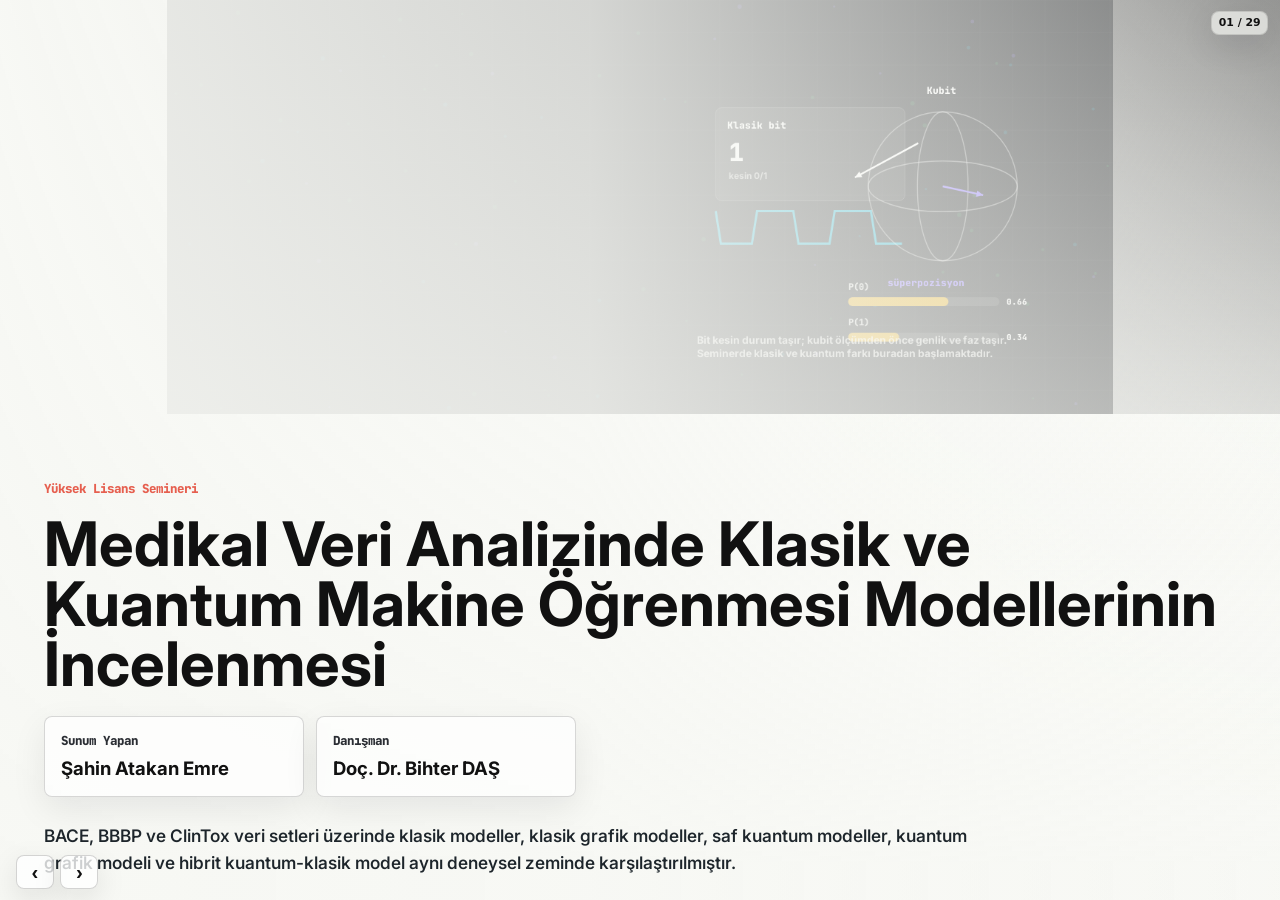
==== frontend/sunum.html @ 1db584b2 "Add presentation mode for QML seminar with new HTML and CSS styles - Introduced a new HTML file for " ====
<!doctype html>
<html lang="tr">
<head>
  <meta charset="utf-8">
  <meta name="viewport" content="width=device-width, initial-scale=1">
  <meta name="description" content="QML semineri icin kumanda uyumlu sunum modu.">
  <title>QML Semineri - Sunum Modu</title>
  <style>
    :root {
      --ink: #111111;
      --paper: #f7f8f4;
      --line: rgba(17, 17, 17, 0.18);
      --accent: #e65f4f;
    }

    * {
      box-sizing: border-box;
    }

    html,
    body {
      width: 100%;
      height: 100%;
      margin: 0;
      overflow: hidden;
      background: var(--paper);
      color: var(--ink);
      font-family: Inter, system-ui, -apple-system, BlinkMacSystemFont, "Segoe UI", sans-serif;
    }

    .presentation-shell {
      position: fixed;
      inset: 0;
      background: var(--paper);
      isolation: isolate;
    }

    .deck-frame {
      position: absolute;
      inset: 0;
      z-index: 1;
      width: 100%;
      height: 100%;
      border: 0;
      background: var(--paper);
    }

    .capture-layer {
      position: fixed;
      left: 0;
      top: 0;
      width: 1px;
      height: 1px;
      opacity: 0;
      pointer-events: none;
      outline: none;
    }

    .presentation-status {
      position: absolute;
      top: 0.7rem;
      right: 0.75rem;
      z-index: 3;
      display: flex;
      align-items: center;
      gap: 0.34rem;
      max-width: min(320px, calc(100vw - 1.5rem));
      padding: 0.26rem 0.4rem;
      border: 1px solid rgba(17, 17, 17, 0.12);
      border-radius: 8px;
      background: rgba(247, 248, 244, 0.68);
      color: rgba(17, 17, 17, 0.74);
      box-shadow: 0 10px 34px rgba(15, 17, 21, 0.12);
      backdrop-filter: blur(14px);
      font-size: 0.68rem;
      font-weight: 760;
    }

    .presentation-status strong {
      color: var(--ink);
      font-variant-numeric: tabular-nums;
      white-space: nowrap;
    }

    .presentation-status span {
      display: none;
      min-width: 0;
      overflow: hidden;
      text-overflow: ellipsis;
      white-space: nowrap;
    }

    .presentation-controls {
      position: absolute;
      left: 1rem;
      bottom: 0.7rem;
      z-index: 3;
      display: flex;
      gap: 0.4rem;
    }

    .presentation-controls button {
      width: 38px;
      height: 34px;
      border: 1px solid var(--line);
      border-radius: 8px;
      background: rgba(255, 255, 255, 0.78);
      color: var(--ink);
      font-size: 1.28rem;
      font-weight: 800;
      line-height: 1;
      cursor: pointer;
      box-shadow: 0 10px 30px rgba(15, 17, 21, 0.1);
    }

    .presentation-controls button:hover {
      border-color: var(--accent);
    }

    @media (max-width: 720px) {
      .presentation-status {
        left: auto;
        right: 0.75rem;
        top: 0.7rem;
      }

      .presentation-controls {
        display: none;
      }
    }
  </style>
</head>
<body>
  <main class="presentation-shell">
    <iframe
      id="deckFrame"
      class="deck-frame"
      src="index.html?v=20260609-literature-table-1#kapak"
      title="QML semineri ana sayfasi"
      tabindex="-1"></iframe>
    <div id="captureLayer" class="capture-layer" tabindex="0" aria-label="Sunum kontrol katmani"></div>
    <div class="presentation-controls" aria-hidden="false">
      <button id="previousStop" type="button" aria-label="Onceki durak">&#8249;</button>
      <button id="nextStop" type="button" aria-label="Sonraki durak">&#8250;</button>
    </div>
    <div class="presentation-status" aria-live="polite">
      <strong id="progressText">01 / 01</strong>
      <span id="sectionText">QML Semineri</span>
    </div>
  </main>

  <script>
    (() => {
      const frame = document.getElementById("deckFrame");
      const captureLayer = document.getElementById("captureLayer");
      const previousButton = document.getElementById("previousStop");
      const nextButton = document.getElementById("nextStop");
      const progressText = document.getElementById("progressText");
      const sectionText = document.getElementById("sectionText");
      const advanceKeys = new Set(["PageDown", "ArrowRight", "ArrowDown", " ", "Enter", "n", "N"]);
      const reverseKeys = new Set(["PageUp", "ArrowLeft", "ArrowUp", "Backspace", "p", "P"]);
      let stops = [];
      let activeIndex = 0;
      let locked = false;

      function getFrameWindow() {
        return frame.contentWindow;
      }

      function getFrameDocument() {
        return frame.contentDocument || frame.contentWindow?.document;
      }

      function formatNumber(value) {
        return String(value).padStart(2, "0");
      }

      function elementTop(element) {
        const frameWindow = getFrameWindow();
        return element.getBoundingClientRect().top + frameWindow.scrollY;
      }

      function injectPresentationStyles() {
        const doc = getFrameDocument();
        if (!doc || doc.getElementById("presentationModeStyles")) return;
        const style = doc.createElement("style");
        style.id = "presentationModeStyles";
        style.textContent = `
          html {
            scroll-behavior: auto !important;
            scroll-padding-top: 0 !important;
            overflow: hidden !important;
          }

          body {
            overflow: hidden !important;
            overscroll-behavior: none !important;
          }

          .site-header,
          .site-footer {
            display: none !important;
          }

          main > section[id] {
            width: 100vw !important;
            min-height: 100vh !important;
            height: 100vh !important;
            max-height: 100vh !important;
            overflow: hidden !important;
            scroll-margin-top: 0 !important;
            padding: clamp(1rem, 2.6vh, 1.8rem) clamp(1.6rem, 3.4vw, 3.2rem) !important;
          }

          .hero {
            min-height: 100vh !important;
            padding-top: clamp(1.25rem, 3.2vh, 2.4rem) !important;
            padding-bottom: clamp(1.25rem, 3.2vh, 2.4rem) !important;
          }

          .section-heading,
          .flow-copy {
            margin-bottom: clamp(0.45rem, 1.1vh, 0.82rem) !important;
          }

          .section-heading h2,
          .statement h2,
          .flow-copy h2 {
            font-size: clamp(1.55rem, 2.75vw, 2.65rem) !important;
            line-height: 1.05 !important;
            margin: 0 0 0.42rem !important;
          }

          .section-heading p,
          .statement p,
          .flow-copy p,
          .visual-note p,
          .material-source-card p {
            font-size: clamp(0.78rem, 1.05vw, 0.98rem) !important;
            line-height: 1.42 !important;
          }

          .section-heading p {
            max-width: 74rem !important;
          }

          .hero-copy h1 {
            font-size: clamp(2.1rem, 4.8vw, 5.4rem) !important;
            line-height: 0.98 !important;
          }

          .hero-text {
            max-width: 58rem !important;
            font-size: clamp(0.9rem, 1.35vw, 1.15rem) !important;
          }

          .hero-metrics,
          .material-source-grid,
          .dataset-grid,
          .model-grid,
          .thesis-points,
          .limitations-grid {
            gap: clamp(0.42rem, 0.82vw, 0.72rem) !important;
          }

          .material-source-card,
          .dataset-card,
          .model-card,
          .point,
          .limitation-card,
          .visual-note,
          .concept-note,
          .quantum-model-note,
          .architecture-note,
          .classical-visual-note,
          .ablation-note,
          .stability-note,
          .quantum-game-note,
          .protocol-facts {
            padding: clamp(0.68rem, 1.15vw, 1rem) !important;
          }

          .dataset-card p,
          .model-card p,
          .point p,
          .limitation-card p,
          .material-source-card p {
            margin: 0.35rem 0 0 !important;
          }

          .visual-note h3,
          .concept-note h3,
          .quantum-model-note h3,
          .architecture-note h3,
          .classical-visual-note h3,
          .ablation-note h3,
          .stability-note h3,
          .quantum-game-note h3 {
            font-size: clamp(1rem, 1.45vw, 1.45rem) !important;
            line-height: 1.1 !important;
            margin: 0 0 0.5rem !important;
          }

          .visual-note-list {
            gap: 0.45rem !important;
          }

          .visual-note-list div,
          .protocol-fact {
            padding: 0.48rem 0 !important;
          }

          .visual-note-list span,
          .protocol-fact span {
            font-size: 0.62rem !important;
            line-height: 1.1 !important;
          }

          .visual-note-list strong,
          .protocol-fact strong {
            font-size: clamp(0.7rem, 0.92vw, 0.88rem) !important;
            line-height: 1.28 !important;
          }

          canvas {
            display: block !important;
            width: 100% !important;
            height: auto !important;
            max-height: min(46vh, 440px) !important;
            object-fit: contain !important;
          }

          .aim-visual-stage,
          .visual-stage,
          .classical-visual-stage,
          .quantum-primer-stage,
          .circuit-stage {
            min-height: 0 !important;
          }

          .aim-visual-stage canvas {
            max-height: min(44vh, 410px) !important;
          }

          #veri .material-source-grid {
            grid-template-columns: repeat(3, minmax(0, 1fr)) !important;
          }

          #veri .dataset-grid,
          #veri .data-table-wrap {
            margin-top: 0.7rem !important;
          }

          #veri .dataset-card {
            min-height: 0 !important;
          }

          #veri .dataset-card p,
          #veri .dataset-card .dataset-meta,
          #veri .dataset-card .dataset-bars {
            display: none !important;
          }

          #literatur {
            display: grid !important;
            grid-template-rows: auto minmax(0, 0.82fr) minmax(0, 0.92fr) !important;
            gap: 0.55rem !important;
          }

          #literatur .section-heading {
            margin-bottom: 0 !important;
          }

          #literatur .section-heading p:not(.section-kicker) {
            display: none !important;
          }

          #literatur .visual-layout {
            min-height: 0 !important;
            margin-top: 0 !important;
            grid-template-columns: minmax(0, 1.15fr) minmax(260px, 0.55fr) !important;
            gap: 0.7rem !important;
          }

          #literatur canvas {
            max-height: min(26vh, 270px) !important;
          }

          #literatur .visual-note p {
            display: none !important;
          }

          #literatur .visual-note-list {
            gap: 0.28rem !important;
          }

          #literatur .visual-note-list div {
            padding: 0.34rem 0 !important;
          }

          #literatur .literature-table-wrap {
            margin-top: 0 !important;
            max-height: min(38vh, 360px) !important;
            overflow: auto !important;
          }

          #literatur .literature-table {
            min-width: 980px !important;
          }

          #literatur .literature-table caption {
            padding: 0.38rem 0.55rem !important;
            font-size: 0.72rem !important;
          }

          #literatur .literature-table th,
          #literatur .literature-table td {
            padding: 0.38rem 0.5rem !important;
            font-size: 0.68rem !important;
            line-height: 1.24 !important;
          }

          #yolculuk .journey-layout,
          #veri-kokpiti .cockpit-grid {
            grid-template-columns: minmax(0, 1.35fr) minmax(260px, 0.65fr) !important;
          }

          #yolculuk .journey-note,
          #veri-kokpiti .cockpit-cards {
            max-height: 48vh !important;
            overflow: hidden !important;
          }

          #modeller .model-grid {
            grid-template-columns: repeat(3, minmax(0, 1fr)) !important;
          }

          #modeller .model-card .tag,
          #modeller .model-card ul {
            display: none !important;
          }

          #kuantum-temelleri {
            display: grid !important;
            grid-template-rows: auto minmax(0, 1fr) !important;
            gap: 0.55rem !important;
          }

          #kuantum-temelleri .section-heading p {
            display: none !important;
          }

          #kuantum-temelleri .quantum-primer-layout,
          #kuantum-temelleri .concept-layout {
            min-height: 0 !important;
            margin: 0 !important;
            gap: 0.58rem !important;
          }

          #kuantum-temelleri .quantum-primer-layout {
            grid-template-columns: minmax(0, 1.25fr) minmax(280px, 0.55fr) !important;
          }

          #kuantum-temelleri .concept-layout {
            display: none !important;
          }

          #kuantum-temelleri .quantum-primer-note p {
            display: none !important;
          }

          #kuantum-temelleri .concept-note {
            display: none !important;
          }

          #kuantum-temelleri canvas {
            max-height: min(54vh, 520px) !important;
          }

          #quantum-ml-akisi .quantum-model-layout,
          #mimari .architecture-layout {
            grid-template-columns: minmax(0, 1.15fr) minmax(270px, 0.55fr) !important;
          }

          #quantum-ml-akisi .quantum-model-note,
          #mimari .architecture-note {
            max-height: 52vh !important;
            overflow: hidden !important;
          }

          #kuantum-akis {
            grid-template-columns: minmax(300px, 0.78fr) minmax(0, 1.22fr) !important;
            gap: 1rem !important;
          }

          #kuantum-akis .flow-copy p {
            display: none !important;
          }

          #kuantum-akis .pipeline-list {
            gap: 0.38rem !important;
          }

          #kuantum-akis .pipeline-list li {
            padding: 0.42rem 0.48rem !important;
            font-size: 0.78rem !important;
          }

          #kuantum-akis canvas {
            max-height: min(39vh, 380px) !important;
          }

          #kuantum-akis .quantum-run-note {
            max-height: 26vh !important;
            overflow: hidden !important;
          }

          #quantum-oyun .quantum-game-layout {
            grid-template-columns: minmax(190px, 0.34fr) minmax(0, 1.24fr) !important;
          }

          #quantum-oyun .section-heading p {
            display: none !important;
          }

          #quantum-oyun canvas {
            max-height: min(42vh, 390px) !important;
          }

          #quantum-oyun .quantum-game-note p,
          #quantum-oyun .quantum-game-warning,
          #quantum-oyun .quantum-game-note {
            display: none !important;
          }

          #deney-protokolu .protocol-grid {
            grid-template-columns: minmax(0, 1.25fr) minmax(280px, 0.55fr) !important;
          }

          #deney-protokolu .section-heading p,
          #deney-protokolu .protocol-fact small {
            display: none !important;
          }

          #sonuclar .leaderboard-table-wrap {
            display: none !important;
          }

          #sonuclar .results-layout {
            grid-template-columns: minmax(0, 1.28fr) minmax(280px, 0.52fr) !important;
          }

          #lab .metric-lab-copy,
          #lab .lab-mini-grid {
            max-height: 48vh !important;
            overflow: hidden !important;
          }

          #kuantum-ablation .ablation-layout,
          #kararlilik .stability-layout {
            grid-template-columns: minmax(0, 1.2fr) minmax(270px, 0.55fr) !important;
          }

          #kuantum-ablation .section-heading p,
          #kuantum-ablation .ablation-note p {
            display: none !important;
          }

          #kuantum-ablation canvas {
            max-height: min(42vh, 390px) !important;
          }

          #kanit .figure-grid {
            display: none !important;
          }

          #kanit .gallery-layout {
            grid-template-columns: minmax(0, 1fr) !important;
          }

          #kanit .section-heading p,
          #kanit .gallery-strip {
            display: none !important;
          }

          #kanit .gallery-feature {
            max-height: 58vh !important;
            overflow: hidden !important;
          }

          #kanit .gallery-feature img {
            max-height: 48vh !important;
            object-fit: contain !important;
          }

          .visual-layout,
          .visual-layout.reverse,
          .classical-visual-layout,
          .quantum-primer-layout,
          .concept-layout,
          .quantum-model-layout,
          .architecture-layout,
          .quantum-game-layout,
          .protocol-grid,
          .results-layout,
          .lab-layout,
          .hybrid-layout,
          .ablation-layout,
          .stability-layout,
          .journey-layout,
          .cockpit-grid {
            align-items: center !important;
            gap: clamp(0.75rem, 1.5vw, 1.4rem) !important;
          }

          .data-table {
            font-size: clamp(0.68rem, 0.86vw, 0.84rem) !important;
          }

          .data-table th,
          .data-table td {
            padding: 0.42rem 0.48rem !important;
          }

          .result-controls {
            gap: 0.35rem !important;
            margin-bottom: 0.45rem !important;
          }

          .result-controls button {
            min-height: 28px !important;
            padding: 0.28rem 0.5rem !important;
            font-size: 0.68rem !important;
          }
        `;
        doc.head.appendChild(style);
      }

      function collectStops() {
        const doc = getFrameDocument();
        const frameWindow = getFrameWindow();
        if (!doc) return [];
        const sections = [...doc.querySelectorAll("main > section[id]")];
        const viewportHeight = frameWindow.innerHeight;
        const maxY = Math.max(0, doc.documentElement.scrollHeight - viewportHeight);

        return sections.map((section) => {
          const rect = section.getBoundingClientRect();
          const top = elementTop(section);
          const height = rect.height;
          const heading = section.querySelector("h1,h2,h3");
          const title = heading?.textContent?.trim() || section.id || "QML Semineri";
          const centeredTop = top - Math.max(0, viewportHeight - height) / 2;
          return {
            sectionId: section.id,
            title,
            targetY: Math.max(0, Math.min(maxY, centeredTop))
          };
        });
      }

      function refreshStops() {
        stops = collectStops();
        if (activeIndex >= stops.length) activeIndex = Math.max(0, stops.length - 1);
        auditSlides();
        updateStatus();
      }

      function auditSlides() {
        const doc = getFrameDocument();
        if (!doc) return;
        const audit = [...doc.querySelectorAll("main > section[id]")].map((section, index) => {
          const heading = section.querySelector("h1,h2,h3")?.textContent?.trim() || section.id;
          return {
            index: index + 1,
            id: section.id,
            title: heading,
            clientHeight: Math.round(section.clientHeight),
            scrollHeight: Math.round(section.scrollHeight),
            overflowY: Math.max(0, Math.round(section.scrollHeight - section.clientHeight))
          };
        });
        const overflows = audit.filter((item) => item.overflowY > 8);
        document.documentElement.dataset.qmlSlideCount = String(audit.length);
        document.documentElement.dataset.qmlOverflowCount = String(overflows.length);
        document.documentElement.dataset.qmlOverflowSlides = overflows.map((item) => `${item.index}:${item.id}:${item.overflowY}`).join("|");
      }

      function updateStatus() {
        const stop = stops[activeIndex];
        progressText.textContent = `${formatNumber(activeIndex + 1)} / ${formatNumber(Math.max(1, stops.length))}`;
        sectionText.textContent = stop?.title || "QML Semineri";
      }

      function goToStop(index) {
        if (!stops.length) refreshStops();
        if (!stops.length) return;
        const frameWindow = getFrameWindow();
        const doc = getFrameDocument();
        activeIndex = Math.max(0, Math.min(stops.length - 1, index));
        const stop = stops[activeIndex];
        const maxY = Math.max(0, doc.documentElement.scrollHeight - frameWindow.innerHeight);
        const targetY = Math.max(0, Math.min(maxY, stop.targetY));
        frameWindow.history.replaceState(null, "", `#${stop.sectionId}`);
        frameWindow.scrollTo({ top: targetY, behavior: "smooth" });
        updateStatus();
      }

      function move(direction) {
        if (locked) return;
        locked = true;
        refreshStops();
        goToStop(activeIndex + direction);
        window.setTimeout(() => {
          locked = false;
        }, 520);
      }

      function onKeydown(event) {
        if (event.altKey || event.ctrlKey || event.metaKey || event.shiftKey) return;
        if (advanceKeys.has(event.key)) {
          event.preventDefault();
          move(1);
        } else if (reverseKeys.has(event.key)) {
          event.preventDefault();
          move(-1);
        } else if (event.key === "Home") {
          event.preventDefault();
          goToStop(0);
        } else if (event.key === "End") {
          event.preventDefault();
          refreshStops();
          goToStop(stops.length - 1);
        }
      }

      function onWheel(event) {
        event.preventDefault();
        const dominantDelta = Math.abs(event.deltaY) >= Math.abs(event.deltaX) ? event.deltaY : event.deltaX;
        if (Math.abs(dominantDelta) < 8) return;
        move(dominantDelta > 0 ? 1 : -1);
      }

      function bindFrameControls() {
        const frameWindow = getFrameWindow();
        const doc = getFrameDocument();
        if (!frameWindow || !doc || frameWindow.__qmlPresentationControlsBound) return;
        frameWindow.__qmlPresentationControlsBound = true;
        frameWindow.addEventListener("keydown", onKeydown);
        frameWindow.addEventListener("wheel", onWheel, { passive: false });
        doc.addEventListener("keydown", onKeydown);
      }

      frame.addEventListener("load", () => {
        injectPresentationStyles();
        bindFrameControls();
        window.setTimeout(() => {
          refreshStops();
          goToStop(0);
        }, 700);
      });

      captureLayer.addEventListener("keydown", onKeydown);
      window.addEventListener("keydown", onKeydown);
      window.addEventListener("wheel", onWheel, { passive: false });
      window.addEventListener("resize", () => window.setTimeout(() => {
        refreshStops();
        goToStop(activeIndex);
      }, 120));
      previousButton.addEventListener("click", () => move(-1));
      nextButton.addEventListener("click", () => move(1));
      captureLayer.focus();
    })();
  </script>
</body>
</html>
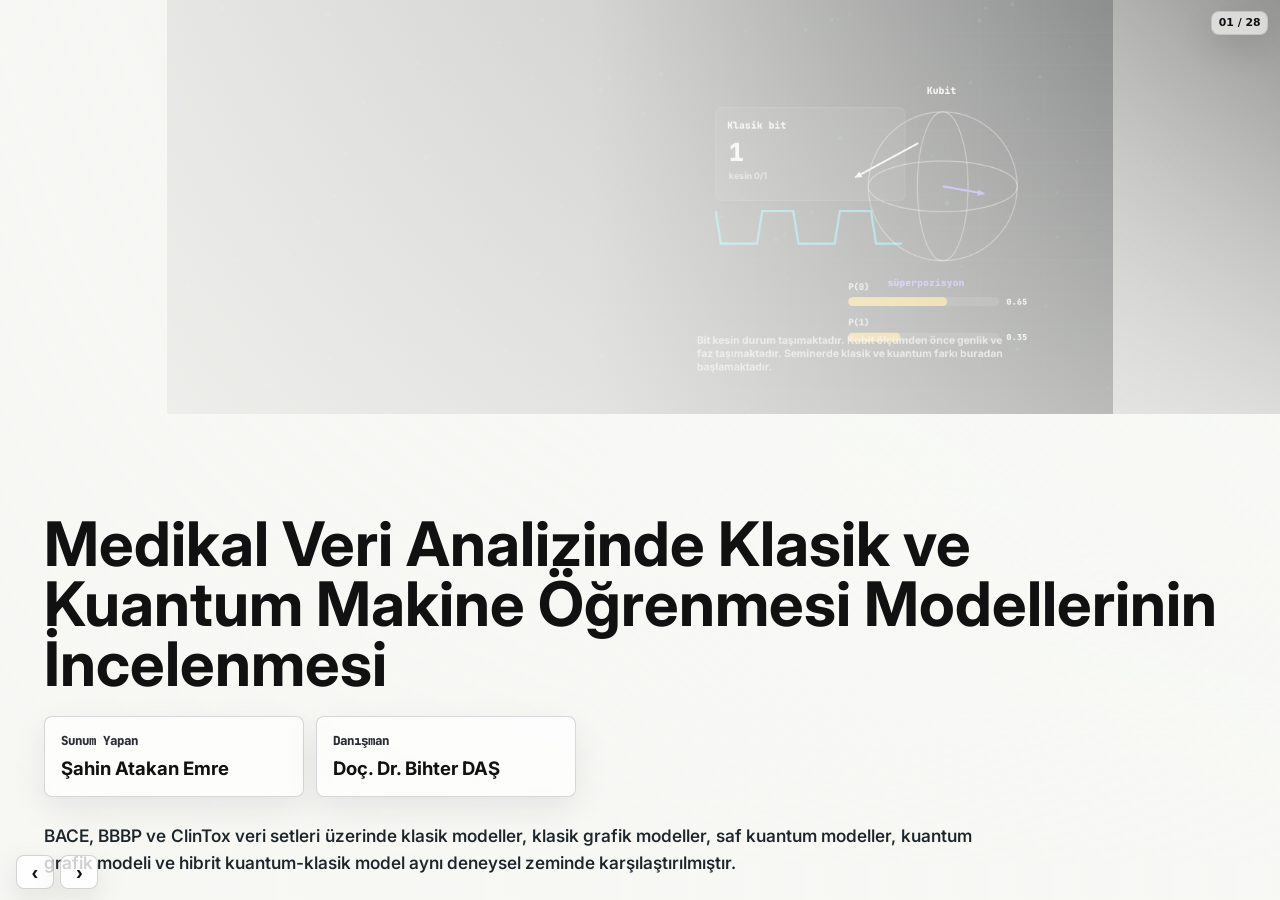
==== commit 86f3fc8e: "Refactor styles and HTML structure for improved layout and readability - Updated CSS to hide unneces" ====
--- a/frontend/sunum.html
+++ b/frontend/sunum.html
@@ -135,7 +135,7 @@
     <iframe
       id="deckFrame"
       class="deck-frame"
-      src="index.html?v=20260609-literature-table-1#kapak"
+      src="index.html?v=20260609-stability-color-legend-2#kapak"
       title="QML semineri ana sayfasi"
       tabindex="-1"></iframe>
     <div id="captureLayer" class="capture-layer" tabindex="0" aria-label="Sunum kontrol katmani"></div>
@@ -351,6 +351,78 @@
             margin-top: 0.7rem !important;
           }
 
+          #veri .dataset-example-panel {
+            grid-template-columns: minmax(210px, 0.36fr) minmax(0, 1fr) !important;
+            gap: 0.55rem !important;
+            margin-top: 0.55rem !important;
+            padding: 0.58rem !important;
+          }
+
+          #veri .dataset-example-copy {
+            gap: 0.34rem !important;
+          }
+
+          #veri .dataset-example-copy h3 {
+            font-size: clamp(0.92rem, 1.4vw, 1.25rem) !important;
+          }
+
+          #veri .dataset-example-copy p {
+            display: none !important;
+          }
+
+          #veri .csv-column-legend {
+            gap: 0.22rem !important;
+          }
+
+          #veri .csv-column-legend div {
+            padding: 0.28rem 0 !important;
+          }
+
+          #veri .csv-column-legend span {
+            font-size: 0.58rem !important;
+          }
+
+          #veri .csv-column-legend strong {
+            font-size: 0.62rem !important;
+            line-height: 1.18 !important;
+          }
+
+          #veri .dataset-example-table-wrap {
+            max-height: min(32vh, 310px) !important;
+            overflow: auto !important;
+          }
+
+          #veri .dataset-example-table {
+            min-width: 700px !important;
+          }
+
+          #veri .dataset-example-table caption {
+            padding: 0.3rem 0.42rem !important;
+            font-size: 0.64rem !important;
+          }
+
+          #veri .dataset-example-table th,
+          #veri .dataset-example-table td {
+            padding: 0.32rem 0.42rem !important;
+            font-size: 0.62rem !important;
+            line-height: 1.18 !important;
+          }
+
+          #veri .dataset-example-table td:nth-child(2) code {
+            max-width: 29rem !important;
+            font-size: 0.57rem !important;
+          }
+
+          #veri .label-pill {
+            width: 1.32rem !important;
+            height: 1.32rem !important;
+            font-size: 0.62rem !important;
+          }
+
+          #veri .data-table-wrap {
+            display: none !important;
+          }
+
           #veri .dataset-card {
             min-height: 0 !important;
           }
@@ -548,12 +620,6 @@
 
           #sonuclar .results-layout {
             grid-template-columns: minmax(0, 1.28fr) minmax(280px, 0.52fr) !important;
-          }
-
-          #lab .metric-lab-copy,
-          #lab .lab-mini-grid {
-            max-height: 48vh !important;
-            overflow: hidden !important;
           }
 
           #kuantum-ablation .ablation-layout,
@@ -603,7 +669,6 @@
           .quantum-game-layout,
           .protocol-grid,
           .results-layout,
-          .lab-layout,
           .hybrid-layout,
           .ablation-layout,
           .stability-layout,
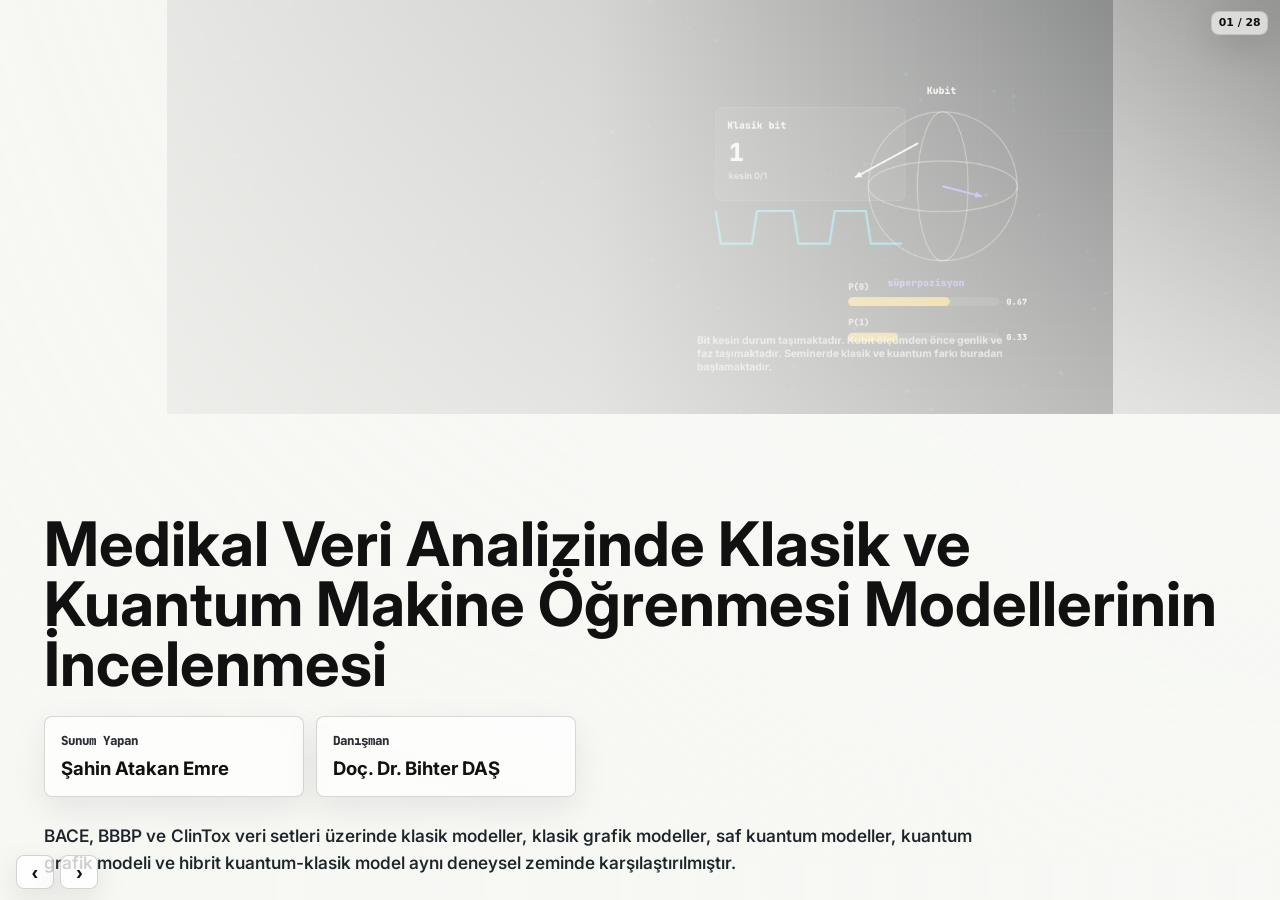
==== commit 7b091f65: "style: update stylesheet version for improved presentation consistency" ====
--- a/frontend/sunum.html
+++ b/frontend/sunum.html
@@ -135,7 +135,7 @@
     <iframe
       id="deckFrame"
       class="deck-frame"
-      src="index.html?v=20260609-stability-color-legend-2#kapak"
+      src="index.html?v=20260609-quantum-after-data-1#kapak"
       title="QML semineri ana sayfasi"
       tabindex="-1"></iframe>
     <div id="captureLayer" class="capture-layer" tabindex="0" aria-label="Sunum kontrol katmani"></div>
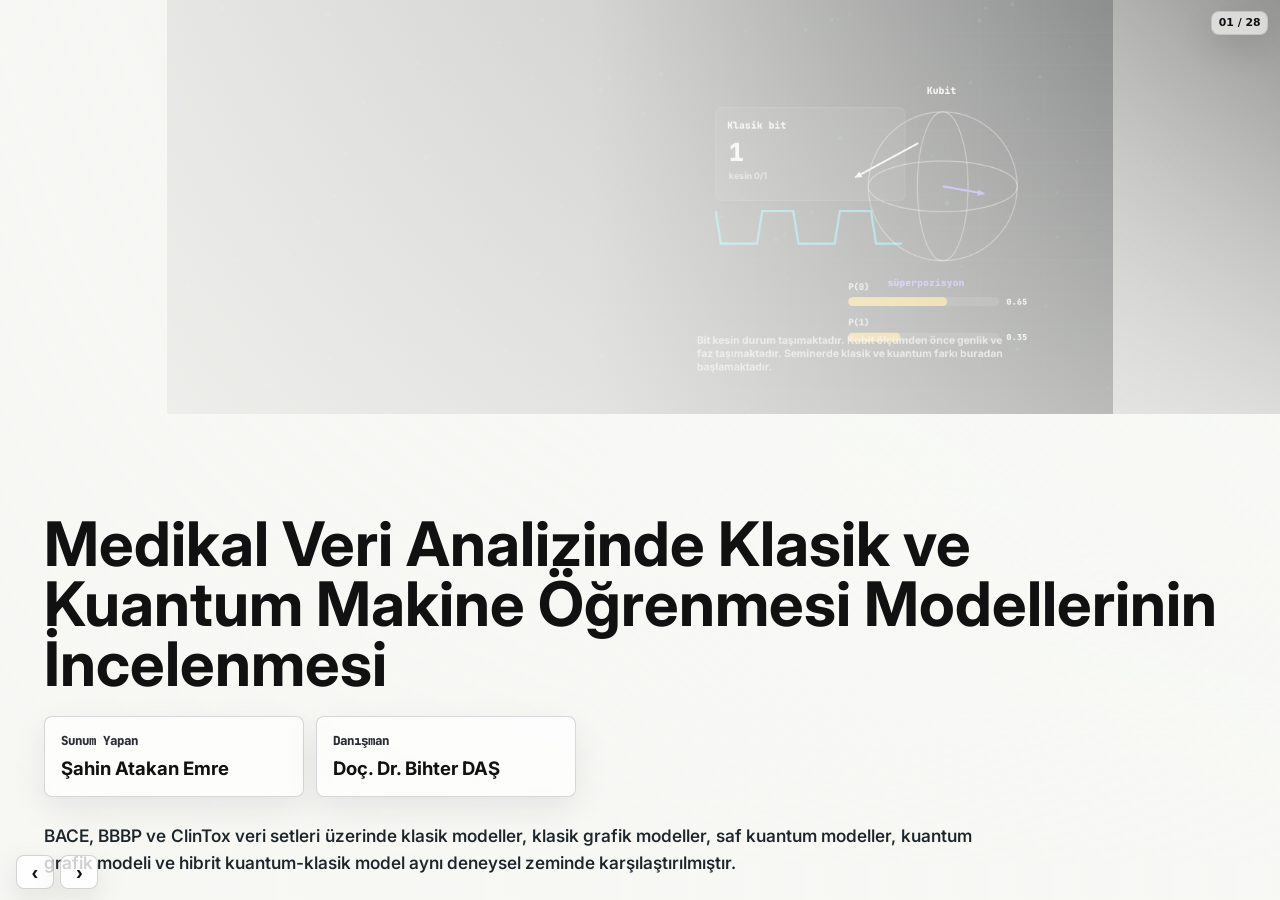
==== commit ec221862: "style: update stylesheet version and enhance model glossary layout and styling" ====
--- a/frontend/sunum.html
+++ b/frontend/sunum.html
@@ -135,7 +135,7 @@
     <iframe
       id="deckFrame"
       class="deck-frame"
-      src="index.html?v=20260609-quantum-after-data-1#kapak"
+      src="index.html?v=20260610-model-glossary-1#kapak"
       title="QML semineri ana sayfasi"
       tabindex="-1"></iframe>
     <div id="captureLayer" class="capture-layer" tabindex="0" aria-label="Sunum kontrol katmani"></div>
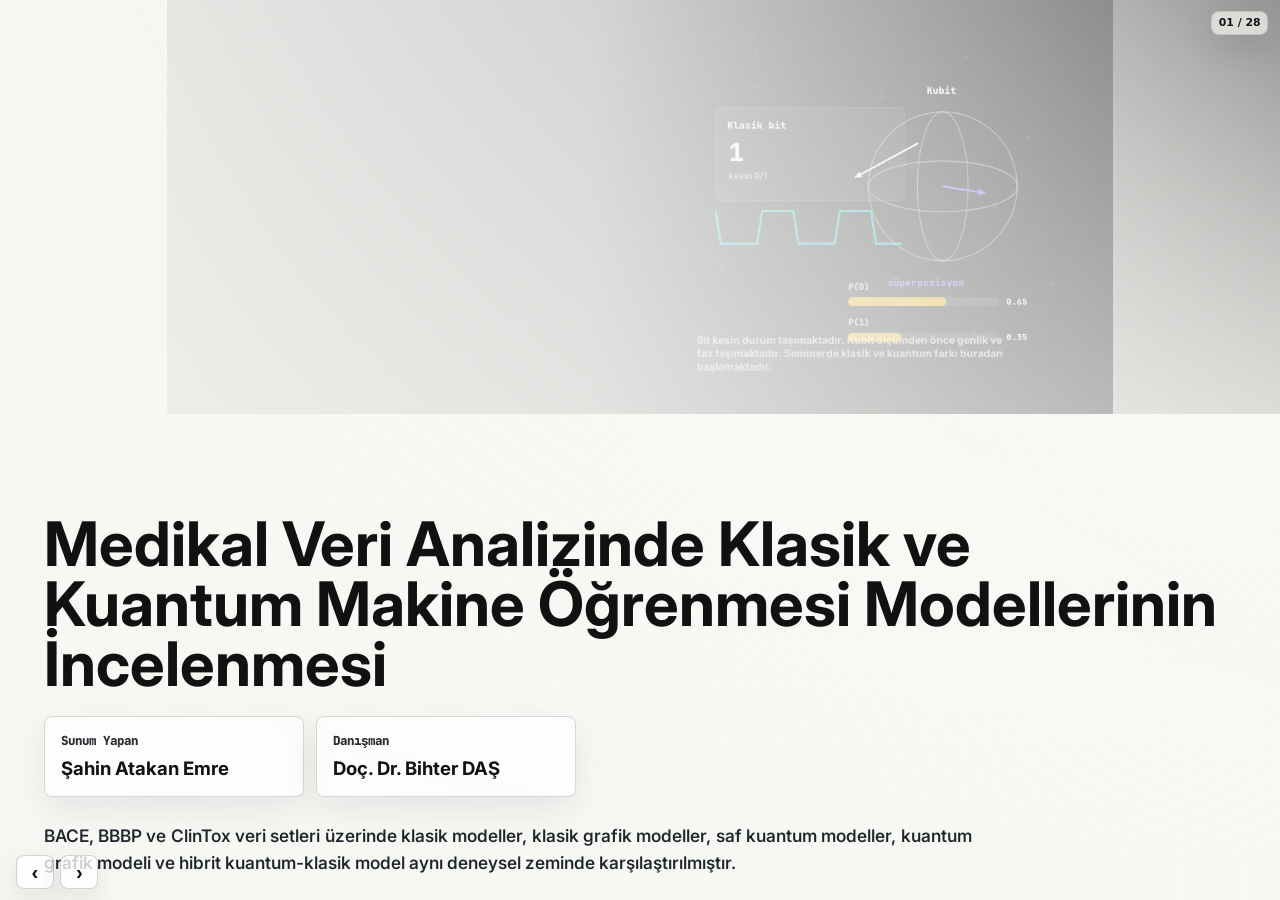
==== commit 37c1a9cf: "style: update stylesheet version and enhance quantum primer layout and styling" ====
--- a/frontend/sunum.html
+++ b/frontend/sunum.html
@@ -135,7 +135,7 @@
     <iframe
       id="deckFrame"
       class="deck-frame"
-      src="index.html?v=20260610-model-glossary-1#kapak"
+      src="index.html?v=20260610-quantum-primer-fix-1#kapak"
       title="QML semineri ana sayfasi"
       tabindex="-1"></iframe>
     <div id="captureLayer" class="capture-layer" tabindex="0" aria-label="Sunum kontrol katmani"></div>
@@ -539,6 +539,23 @@
 
           #kuantum-temelleri .quantum-primer-note p {
             display: none !important;
+          }
+
+          #kuantum-temelleri .concept-facts {
+            gap: 0.34rem !important;
+            margin-top: 0.35rem !important;
+          }
+
+          #kuantum-temelleri .concept-fact {
+            padding-top: 0.34rem !important;
+            min-width: 0 !important;
+          }
+
+          #kuantum-temelleri .concept-fact strong {
+            font-family: Inter, sans-serif !important;
+            font-size: clamp(0.62rem, 1.05vw, 0.76rem) !important;
+            line-height: 1.27 !important;
+            overflow-wrap: anywhere !important;
           }
 
           #kuantum-temelleri .concept-note {
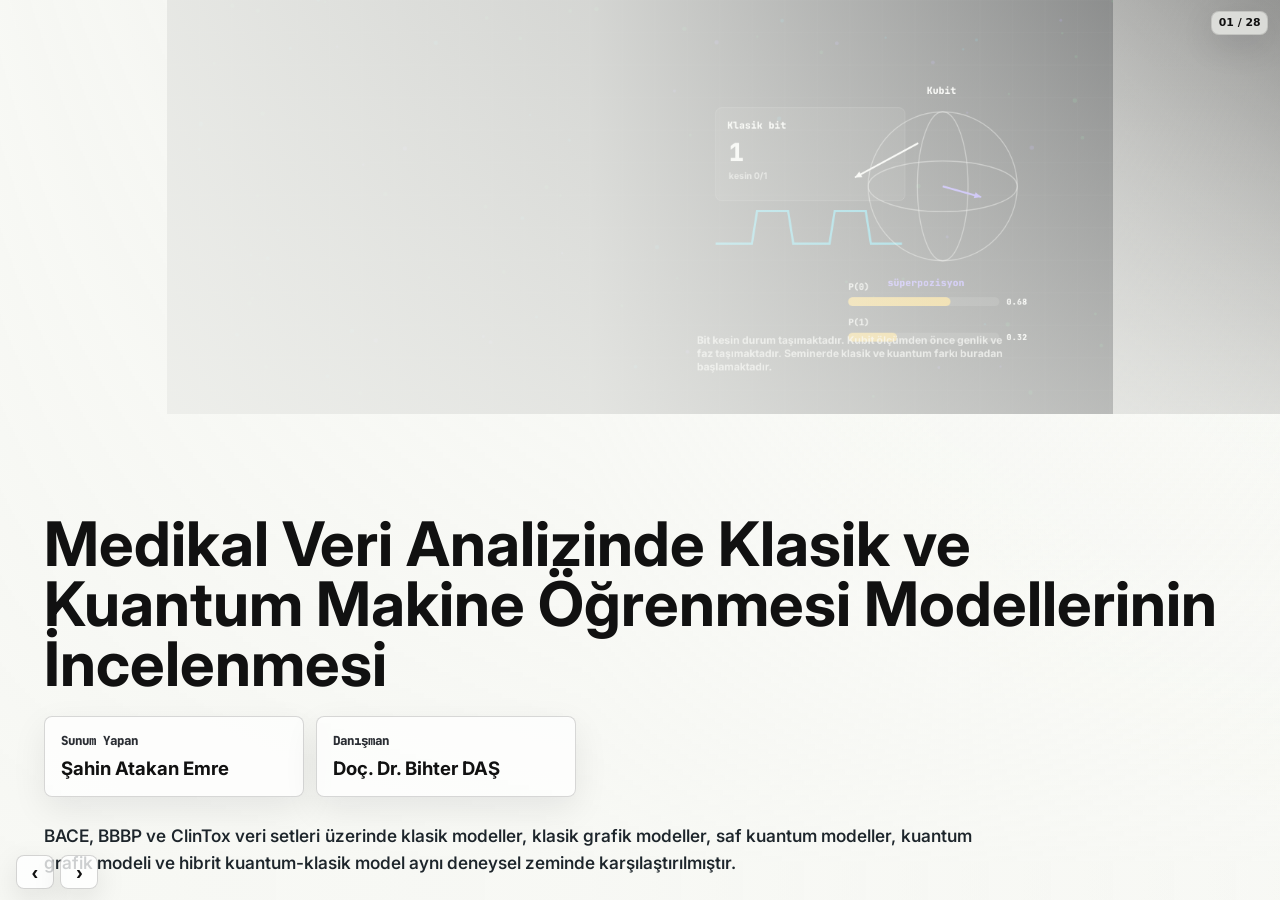
==== commit 92bc6d3c: "style: update stylesheet version and enhance quantum gates content and presentation" ====
--- a/frontend/sunum.html
+++ b/frontend/sunum.html
@@ -135,7 +135,7 @@
     <iframe
       id="deckFrame"
       class="deck-frame"
-      src="index.html?v=20260610-quantum-primer-fix-1#kapak"
+      src="index.html?v=20260610-quantum-gates-1#kapak"
       title="QML semineri ana sayfasi"
       tabindex="-1"></iframe>
     <div id="captureLayer" class="capture-layer" tabindex="0" aria-label="Sunum kontrol katmani"></div>
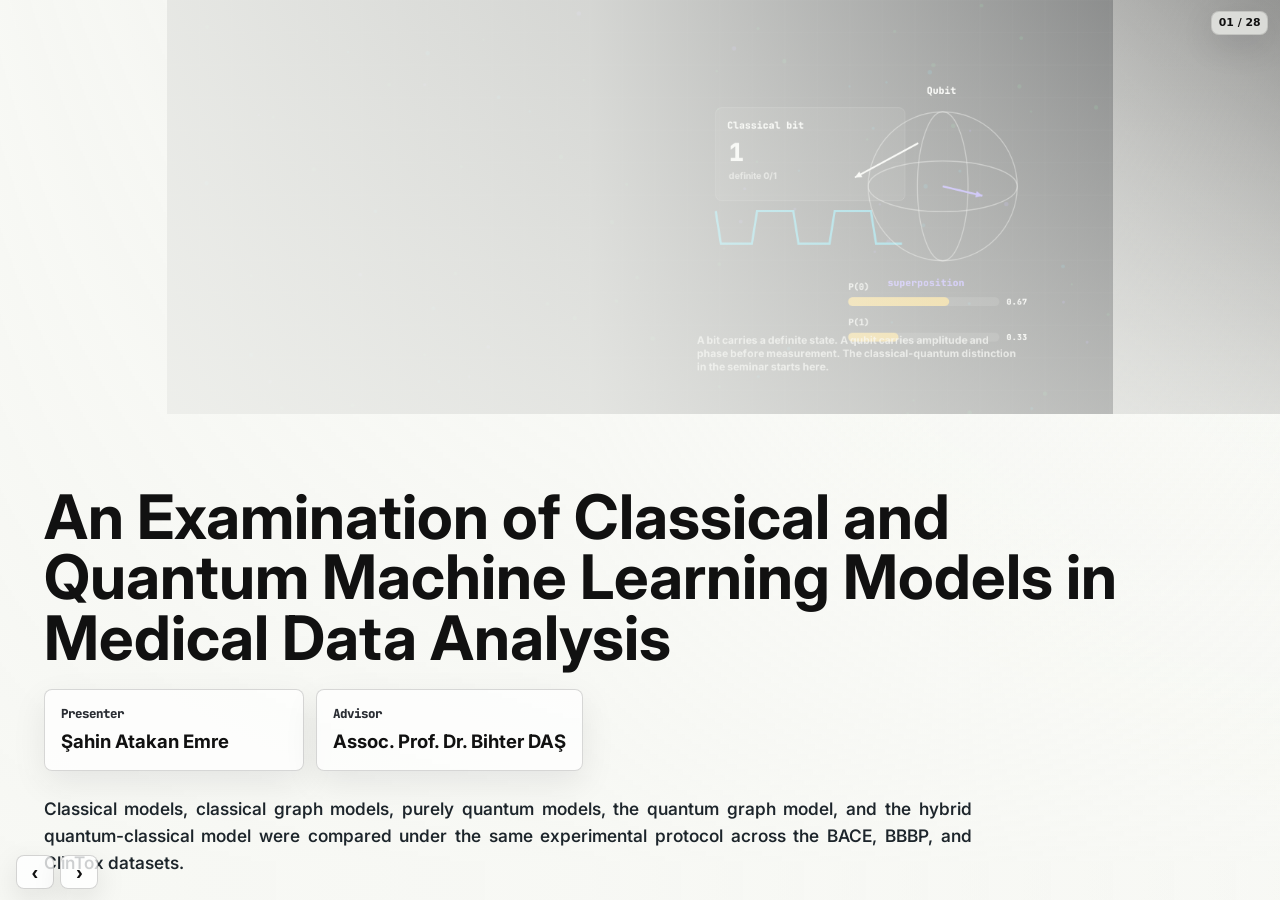
==== commit ea21d777: "style: update language settings and improve seminar page content for clarity and consistency" ====
--- a/frontend/sunum.html
+++ b/frontend/sunum.html
@@ -135,7 +135,7 @@
     <iframe
       id="deckFrame"
       class="deck-frame"
-      src="index.html?v=20260610-quantum-gates-1#kapak"
+      src="index.html?v=20260610-default-en-3#kapak"
       title="QML semineri ana sayfasi"
       tabindex="-1"></iframe>
     <div id="captureLayer" class="capture-layer" tabindex="0" aria-label="Sunum kontrol katmani"></div>
